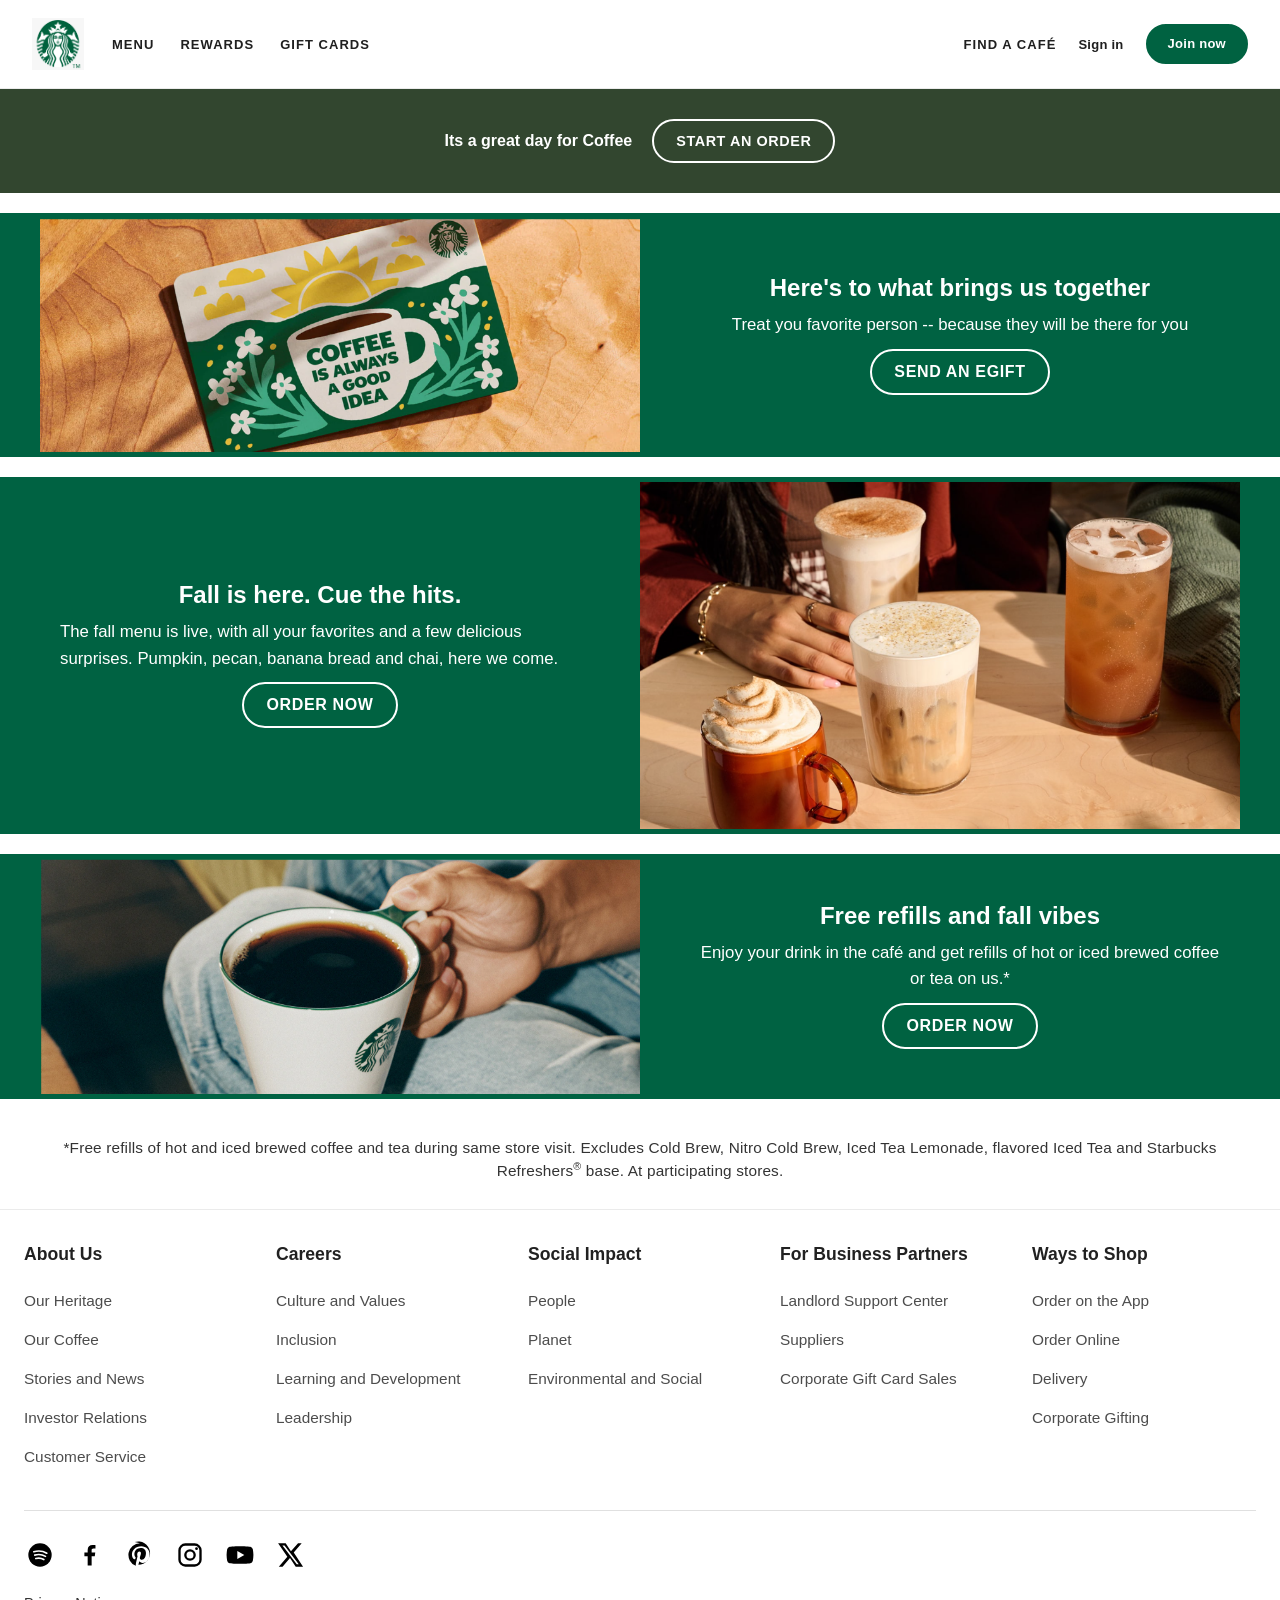
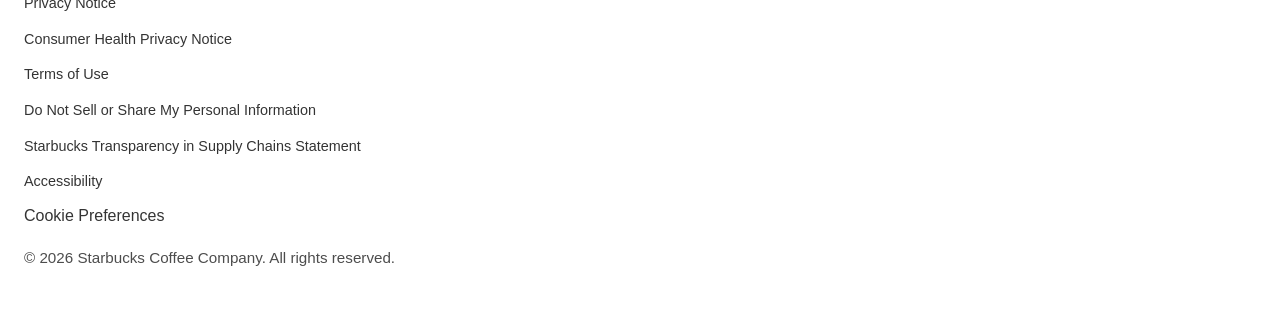
==== index.html @ 74c5b433 "created a clone of starbucks home page" ====
<!doctype html>
<html lang="en">
  <head>
    <meta charset="UTF-8" />
    <meta name="viewport" content="width=device-width, initial-scale=1.0" />
    <title>Starbucks Clone Header</title>
    <link rel="stylesheet" href="index.css" />
  </head>
  <body>
    <header class="header">
      <div class="header-container">
        <div class="brand-nav">
          <a href="#" class="brand" aria-label="Starbucks home">
            <img src="Starbucks_logo.png" alt="Starbucks logo" />
          </a>

          <nav aria-label="Main navigation" class="desktop-nav">
            <ul class="main-nav">
              <li><a href="#menu">Menu</a></li>
              <li><a href="#rewards">Rewards</a></li>
              <li><a href="#gift-cards">Gift Cards</a></li>
            </ul>
          </nav>
        </div>

        <nav
          aria-label="Utility navigation"
          class="desktop-nav utility-nav-wrap"
        >
          <ul class="utility-nav">
            <li><a href="#find-cafe" class="find-cafe">Find a café</a></li>
            <li><a href="#sign-in" class="sign-in">Sign in</a></li>
            <li><a href="#join" class="join-btn">Join now</a></li>
          </ul>
        </nav>

        <button
          class="menu-toggle"
          aria-label="Toggle navigation"
          aria-expanded="false"
        >
          <span></span>
          <span></span>
          <span></span>
        </button>
      </div>

      <div class="mobile-panel" id="mobilePanel">
        <nav aria-label="Mobile navigation" class="mobile-nav">
          <ul>
            <li><a href="#menu">Menu</a></li>
            <li><a href="#rewards">Rewards</a></li>
            <li><a href="#gift-cards">Gift Cards</a></li>
            <li><a href="#find-cafe">Find a café</a></li>
            <li><a href="#sign-in">Sign in</a></li>
            <li><a href="#join" class="mobile-join">Join now</a></li>
          </ul>
        </nav>
      </div>
    </header>
    <section class="intro" aria-label="Introduction">
      <div class="intro-inner">
        <p>Its a great day for Coffee</p>
        <a href="#MENU">START AN ORDER</a>
      </div>
    </section>
    <section class="egift">
      <div class="egift-inner">
        <img src="Egift.png" alt="Starbucks gift card" />
        <div>
          <h3>Here's to what brings us together</h3>
          <p>Treat you favorite person -- because they will be there for you</p>
          <a href="#egift">Send an eGift</a>
        </div>
      </div>
    </section>

    <section class="order-now">
      <div class="order-now-inner">
        <div>
          <h3>Fall is here. Cue the hits.</h3>
          <p>
            The fall menu is live, with all your favorites and a few delicious
            surprises. Pumpkin, pecan, banana bread and chai, here we come.
          </p>
          <a href="#order">Order now</a>
        </div>
        <img src="ordernow.png" alt="Fall drinks on a table" />
      </div>
    </section>

    <section class="refill">
      <div class="refill-inner">
        <img src="ordernow-2.png" alt="Coffee refill scene" />
        <div>
          <h3>Free refills and fall vibes</h3>
          <p>
            Enjoy your drink in the café and get refills of hot or iced brewed
            coffee or tea on us.*
          </p>
          <a href="#order">Order now</a>
        </div>
      </div>
    </section>
    <section class="disclaimer">
      <p>
        *Free refills of hot and iced brewed coffee and tea during same store
        visit. Excludes Cold Brew, Nitro Cold Brew, Iced Tea Lemonade, flavored
        Iced Tea and Starbucks Refreshers<span class="reg">®</span> base. At
        participating stores.
      </p>
    </section>

    <footer class="site-footer">
      <div class="footer-inner">
        <div class="footer-columns">
          <div class="footer-column">
            <h4>
              <button
                class="footer-toggle"
                type="button"
                aria-expanded="true"
                aria-controls="footer-about-links"
              >
                About Us<span class="footer-chevron" aria-hidden="true"></span>
              </button>
            </h4>
            <ul id="footer-about-links">
              <li><a href="#">Our Heritage</a></li>
              <li><a href="#">Our Coffee</a></li>
              <li><a href="#">Stories and News</a></li>
              <li><a href="#">Investor Relations</a></li>
              <li><a href="#">Customer Service</a></li>
            </ul>
          </div>

          <div class="footer-column">
            <h4>
              <button
                class="footer-toggle"
                type="button"
                aria-expanded="true"
                aria-controls="footer-careers-links"
              >
                Careers<span class="footer-chevron" aria-hidden="true"></span>
              </button>
            </h4>
            <ul id="footer-careers-links">
              <li><a href="#">Culture and Values</a></li>
              <li><a href="#">Inclusion</a></li>
              <li><a href="#">Learning and Development</a></li>
              <li><a href="#">Leadership</a></li>
            </ul>
          </div>

          <div class="footer-column">
            <h4>
              <button
                class="footer-toggle"
                type="button"
                aria-expanded="true"
                aria-controls="footer-impact-links"
              >
                Social Impact<span
                  class="footer-chevron"
                  aria-hidden="true"
                ></span>
              </button>
            </h4>
            <ul id="footer-impact-links">
              <li><a href="#">People</a></li>
              <li><a href="#">Planet</a></li>
              <li><a href="#">Environmental and Social</a></li>
            </ul>
          </div>

          <div class="footer-column">
            <h4>
              <button
                class="footer-toggle"
                type="button"
                aria-expanded="true"
                aria-controls="footer-partners-links"
              >
                For Business Partners<span
                  class="footer-chevron"
                  aria-hidden="true"
                ></span>
              </button>
            </h4>
            <ul id="footer-partners-links">
              <li><a href="#">Landlord Support Center</a></li>
              <li><a href="#">Suppliers</a></li>
              <li><a href="#">Corporate Gift Card Sales</a></li>
            </ul>
          </div>

          <div class="footer-column">
            <h4>
              <button
                class="footer-toggle"
                type="button"
                aria-expanded="true"
                aria-controls="footer-shopping-links"
              >
                Ways to Shop<span
                  class="footer-chevron"
                  aria-hidden="true"
                ></span>
              </button>
            </h4>
            <ul id="footer-shopping-links">
              <li><a href="#">Order on the App</a></li>
              <li><a href="#">Order Online</a></li>
              <li><a href="#">Delivery</a></li>
              <li><a href="#">Corporate Gifting</a></li>
            </ul>
          </div>
        </div>

        <div class="footer-divider"></div>

        <div class="social-links" aria-label="Social media links">
          <a
            href="https://open.spotify.com/user/starbucks"
            aria-label="Spotify"
          >
            <svg viewBox="0 0 24 24" aria-hidden="true" focusable="false">
              <circle cx="12" cy="12" r="10" fill="currentColor" />
              <path
                d="M6.7 9.2c3.7-1.1 7.9-.7 11.1 1.3M7.5 12.1c3.1-.9 6.5-.5 9.2 1.1m-8.3 1.8c2.4-.6 4.9-.3 6.9.9"
                fill="none"
                stroke="#fff"
                stroke-linecap="round"
                stroke-width="1.4"
              />
            </svg>
          </a>
          <a href="https://facebook.com/starbucks" aria-label="Facebook">
            <svg viewBox="0 0 24 24" aria-hidden="true" focusable="false">
              <path
                fill="currentColor"
                d="M13.4 21v-8h2.7l.4-3.1h-3.1v-2c0-.9.3-1.5 1.6-1.5h1.7V3.6c-.3 0-1.3-.1-2.5-.1-2.5 0-4.2 1.5-4.2 4.3v2.1H7.2V13H10v8h3.4Z"
              />
            </svg>
          </a>
          <a href="https://www.pinterest.com/starbucks/" aria-label="Pinterest">
            <svg viewBox="0 0 24 24" aria-hidden="true" focusable="false">
              <path
                fill="currentColor"
                d="M12 2a10 10 0 0 0-3.6 19.3c0-.8 0-1.8.2-2.7l1.3-5.6s-.3-.6-.3-1.5c0-1.4.8-2.5 1.9-2.5.9 0 1.3.7 1.3 1.5 0 .9-.6 2.3-.9 3.6-.3 1.1.6 2 1.7 2 2.1 0 3.5-2.7 3.5-5.8 0-2.4-1.6-4.2-4.5-4.2-3.3 0-5.4 2.5-5.4 5.2 0 .9.3 1.9.8 2.4.2.3.3.4.2.7l-.3 1c-.1.3-.3.4-.6.3-1.5-.6-2.2-2.3-2.2-4.2 0-3.1 2.7-6.9 8-6.9 4.3 0 7.1 3.1 7.1 6.5 0 4.4-2.4 7.7-6 7.7-1.2 0-2.4-.7-2.8-1.4l-.8 3a10 10 0 1 0-3.1-19.5Z"
              />
            </svg>
          </a>
          <a href="https://instagram.com/starbucks" aria-label="Instagram">
            <svg viewBox="0 0 24 24" aria-hidden="true" focusable="false">
              <rect
                x="3"
                y="3"
                width="18"
                height="18"
                rx="5"
                fill="none"
                stroke="currentColor"
                stroke-width="2"
              />
              <circle
                cx="12"
                cy="12"
                r="4"
                fill="none"
                stroke="currentColor"
                stroke-width="2"
              />
              <circle cx="17.6" cy="6.6" r="1.2" fill="currentColor" />
            </svg>
          </a>
          <a href="https://www.youtube.com/starbucks" aria-label="YouTube">
            <svg viewBox="0 0 24 24" aria-hidden="true" focusable="false">
              <path
                fill="currentColor"
                d="M23 7.1a3 3 0 0 0-2.1-2.2C19 4.4 12 4.4 12 4.4s-7 0-8.9.5A3 3 0 0 0 1 7.1 31 31 0 0 0 .5 12a31 31 0 0 0 .5 4.9 3 3 0 0 0 2.1 2.2c1.9.5 8.9.5 8.9.5s7 0 8.9-.5a3 3 0 0 0 2.1-2.2 31 31 0 0 0 .5-4.9 31 31 0 0 0-.5-4.9ZM9.7 15.5v-7l6 3.5-6 3.5Z"
              />
            </svg>
          </a>
          <a href="https://x.com/starbucks/" aria-label="X">
            <svg viewBox="0 0 24 24" aria-hidden="true" focusable="false">
              <path
                fill="currentColor"
                d="M18.9 2H22l-6.8 7.8L23.2 22h-6.3L12 14.6 5.6 22H2.4l7.3-8.4L1.8 2h6.5l4.5 6.8L18.9 2Zm-1.1 18h1.7L7.3 3.9H5.5L17.8 20Z"
              />
            </svg>
          </a>
        </div>

        <ul class="legal-links">
          <li><a href="#">Privacy Notice</a></li>
          <li><a href="#">Consumer Health Privacy Notice</a></li>
          <li><a href="#">Terms of Use</a></li>
          <li><a href="#">Do Not Sell or Share My Personal Information</a></li>
          <li>
            <a href="#">Starbucks Transparency in Supply Chains Statement</a>
          </li>
          <li><a href="#">Accessibility</a></li>
          <li><button type="button">Cookie Preferences</button></li>
        </ul>

        <p class="copyright">
          © 2026 Starbucks Coffee Company. All rights reserved.
        </p>
      </div>
    </footer>
  </body>
</html>
---- index.css ----
:root {
  --starbucks-green: #006241;
  --starbucks-dark: #1e3932;
  --starbucks-light: #f7f7f7;
  --text-main: #1f1f1f;
  --text-soft: #4a4a4a;
  --line: rgba(0, 0, 0, 0.08);
}

* {
  box-sizing: border-box;
  margin: 0;
  padding: 0;
}

body {
  font-family: "Segoe UI", Helvetica, Arial, sans-serif;
  background: #fff;
  color: var(--text-main);
}

.header {
  background: #fff;
  border-bottom: 1px solid var(--line);
  box-shadow: 0 1px 0 rgba(0, 0, 0, 0.03);
}

.header-container {
  max-width: 1280px;
  margin: 0 auto;
  padding: 18px 32px;
  display: flex;
  align-items: center;
  justify-content: space-between;
  gap: 24px;
  position: relative;
}

.brand-nav {
  display: flex;
  align-items: center;
  gap: 28px;
  min-width: 0;
}

.brand {
  display: inline-flex;
  align-items: center;
  justify-content: center;
}

.brand img {
  display: block;
  width: 52px;
  height: 52px;
}

.desktop-nav {
  display: block;
}

.main-nav,
.utility-nav {
  display: flex;
  align-items: center;
  list-style: none;
  flex-wrap: nowrap;
  white-space: nowrap;
}

.main-nav {
  gap: 26px;
}

.utility-nav {
  margin-left: auto;
  gap: 22px;
}

.header a {
  position: relative;
  display: inline-flex;
  align-items: center;
  gap: 8px;
  color: var(--text-main);
  text-decoration: none;
  font-size: 13px;
  font-weight: 700;
  letter-spacing: 0.08em;
  text-transform: uppercase;
  line-height: 1.2;
  transition: color 0.2s ease;
}

.header a:hover {
  color: var(--starbucks-green);
}

.main-nav a::after,
.utility-nav a::after {
  content: "";
  position: absolute;
  left: 0;
  bottom: -10px;
  width: 100%;
  height: 3px;
  background: var(--starbucks-green);
  transform: scaleX(0);
  transform-origin: left;
  transition: transform 0.2s ease;
}

.main-nav a:hover::after,
.utility-nav a:hover::after {
  transform: scaleX(1);
}

.utility-nav .find-cafe {
  letter-spacing: 0.08em;
}

.utility-nav .sign-in {
  font-weight: 600;
  letter-spacing: 0.02em;
  text-transform: none;
}

.join-btn {
  background: var(--starbucks-green);
  color: #fff !important;
  border-radius: 999px;
  padding: 10px 20px;
  border: 2px solid var(--starbucks-green);
  letter-spacing: 0.02em !important;
  text-transform: none !important;
  font-weight: 600 !important;
}

.join-btn:hover {
  background: #005b3d;
  border-color: #005b3d;
  color: #fff !important;
}

.join-btn::after {
  display: none;
}

.menu-toggle {
  display: none;
  width: 44px;
  height: 44px;
  border: none;
  background: transparent;
  cursor: pointer;
  padding: 8px;
  position: relative;
  z-index: 10;
}

.menu-toggle span {
  display: block;
  width: 24px;
  height: 2px;
  background: #000;
  border-radius: 2px;
  margin: 5px auto;
  transition: all 0.3s ease;
}

.menu-toggle.active span:nth-child(1) {
  transform: translateY(7px) rotate(45deg);
}

.menu-toggle.active span:nth-child(2) {
  opacity: 0;
}

.menu-toggle.active span:nth-child(3) {
  transform: translateY(-7px) rotate(-45deg);
}

.mobile-panel {
  display: none;
  width: 100%;
  background: #fff;
  border-top: 1px solid var(--line);
  padding: 20px 24px 28px;
}

.mobile-nav ul {
  list-style: none;
  display: flex;
  flex-direction: column;
  gap: 18px;
}

.mobile-nav a {
  text-decoration: none;
  color: var(--text-main);
  font-size: 18px;
  font-weight: 600;
  letter-spacing: 0.02em;
  text-transform: uppercase;
}

.mobile-join {
  display: inline-block;
  margin-top: 6px;
  background: var(--starbucks-green);
  color: #fff !important;
  padding: 12px 18px;
  border-radius: 999px;
  text-transform: none !important;
}

@media (max-width: 980px) {
  .header-container {
    padding: 16px 20px;
    gap: 12px;
  }

  .brand-nav {
    gap: 18px;
  }

  .main-nav {
    gap: 16px;
  }

  .utility-nav {
    gap: 14px;
  }

  .header a {
    font-size: 11px;
    letter-spacing: 0.06em;
  }
}

@media (max-width: 760px) {
  .desktop-nav {
    display: none;
  }

  .menu-toggle {
    display: block;
  }

  .header-container {
    justify-content: space-between;
    padding: 14px 20px;
  }

  .brand-nav {
    flex: 1 1 auto;
    min-width: 0;
  }

  .mobile-panel.open {
    display: block;
  }
}

.intro {
  background-color: #32462f;
  width: 100%;
  padding: 30px 20px;
  overflow: hidden;
}

.intro-inner {
  max-width: 100%;
  margin: 0 auto;
  display: flex;
  align-items: center;
  justify-content: center;
  flex-wrap: wrap;
  gap: 20px;
  text-align: center;
}

.intro p {
  color: #fff;
  margin: 0;
  font-size: clamp(0.3rem, 3vw, 1rem);
  font-weight: 600;
  line-height: 1.3;
  overflow-wrap: anywhere;
}

.intro a {
  display: inline-flex;
  align-items: center;
  justify-content: center;
  text-decoration: none;
  color: #fff;
  border: 2px solid #fff;
  padding: 12px 22px;
  border-radius: 999px;
  font-size: 0.9rem;
  font-weight: 600;
  letter-spacing: 0.04em;
  transition:
    background-color 0.2s ease,
    transform 0.2s ease;
  white-space: nowrap;
}

.intro a:hover {
  background-color: rgb(3, 103, 3);
}

.intro a:focus-visible {
  outline: 2px solid #fff;
  outline-offset: 4px;
}

@media (max-width: 768px) {
  .intro {
    padding: 24px 16px;
  }

  .intro-inner {
    gap: 14px;
  }

  .intro p {
    font-size: clamp(0.3rem, 3vw, 1rem);
  }

  .intro a {
    width: auto;
    padding: 11px 18px;
    font-size: 0.8rem;
  }
}

@media (max-width: 480px) {
  .intro {
    padding: 20px 14px;
  }

  .intro-inner {
    gap: 12px;
  }

  .intro p {
    width: 100%;
  }

  .intro a {
    width: 100%;
    max-width: 220px;
  }
}

.egift,
.order-now,
.refill {
  width: 100%;
  padding: 5px 0px;
  background: #006242;
  margin: 20px 0px;
}

.egift-inner,
.order-now-inner,
.refill-inner {
  max-width: 1200px;
  margin: 0 auto;
  display: flex;
  align-items: center;
  justify-content: center;
  gap: 40px;
}

.egift-inner img,
.order-now-inner img,
.refill-inner img {
  flex: 1 1 50%;
  max-width: 50%;
  display: block;
  object-fit: cover;
  object-position: center;
}

.egift-inner > div,
.order-now-inner > div,
.refill-inner > div {
  flex: 1 1 50%;
  display: flex;
  flex-direction: column;
  justify-content: center;
  align-items: center;
  gap: 10px;
}

.egift-inner h3,
.order-now-inner h3,
.refill-inner h3 {
  margin: 0;
  font-size: clamp(1.5rem, 1vw, 1.5rem);
  line-height: 1.1;
  color: #ffffff;
  font-weight: 700;
}

.egift-inner p,
.order-now-inner p,
.refill-inner p {
  margin: 0;
  color: #ffffff;
  font-size: 1.05rem;
  line-height: 1.6;
  max-width: 520px;
}

.egift-inner a,
.order-now-inner a,
.refill-inner a {
  display: inline-flex;
  align-items: center;
  justify-content: center;
  padding: 12px 22px;
  border: 2px solid white;
  border-radius: 999px;
  background: var(--starbucks-green);
  color: #fff;
  text-decoration: none;
  font-weight: 700;
  letter-spacing: 0.04em;
  text-transform: uppercase;
  transition:
    background-color 0.2s ease,
    transform 0.2s ease;
}

.egift-inner a:hover,
.order-now-inner a:hover,
.refill-inner a:hover {
  background: #005b3d;
}

.order-now {
  padding: 5px 0;
}

.refill-inner img {
  flex: 1 1 50%;
  max-width: 50%;
  display: block;
  object-fit: cover;
  object-position: center;
}

.refill-inner > div {
  align-items: center;
  text-align: center;
}

@media (max-width: 768px) {
  .egift,
  .order-now,
  .refill {
    padding: 30px 16px;
  }

  .egift-inner,
  .order-now-inner,
  .refill-inner {
    flex-direction: column;
    gap: 24px;
  }

  .egift-inner img,
  .egift-inner > div,
  .order-now-inner img,
  .order-now-inner > div,
  .refill-inner img,
  .refill-inner > div {
    flex: 1 1 100%;
    max-width: 100%;
    width: 100%;
  }

  .egift-inner img,
  .order-now-inner img,
  .refill-inner img {
    height: 300px;
    order: 1;
  }

  .egift-inner > div,
  .order-now-inner > div,
  .refill-inner > div {
    order: 2;
    align-items: center;
    text-align: center;
  }

  .egift-inner h3,
  .order-now-inner h3,
  .refill-inner h3 {
    font-size: clamp(1.8rem, 5vw, 2.5rem);
  }

  .egift-inner p,
  .order-now-inner p,
  .refill-inner p {
    font-size: 1rem;
  }
}

@media (max-width: 480px) {
  .egift,
  .order-now,
  .refill {
    padding: 24px 14px;
  }

  .egift-inner,
  .order-now-inner,
  .refill-inner {
    gap: 18px;
  }

  .egift-inner a,
  .order-now-inner a,
  .refill-inner a {
    width: 100%;
    max-width: 220px;
  }
}

.disclaimer {
  display: flex;
  align-items: center;
  justify-content: center;
  padding: 18px 24px 28px;
  background: #fff;
}

.disclaimer p {
  max-width: 1500px;
  margin: 0;
  color: rgba(0, 0, 0, 0.8);
  font-size: 0.96rem;
  line-height: 1.42;
  letter-spacing: 0.01em;
  text-align: center;
  font-weight: 400;
}

.disclaimer p .reg {
  font-size: 0.7em;
  vertical-align: super;
}

@media (max-width: 768px) {
  .disclaimer {
    padding: 18px 16px 24px;
  }

  .disclaimer p {
    font-size: 0.88rem;
    line-height: 1.45;
  }
}

@media (max-width: 480px) {
  .disclaimer {
    padding: 16px 14px 20px;
  }

  .disclaimer p {
    font-size: 0.8rem;
    line-height: 1.45;
  }
}

.site-footer {
  background: #fff;
  border-top: 1px solid rgba(0, 0, 0, 0.08);
  padding: 32px 0 40px;
}

.footer-inner {
  max-width: 1280px;
  margin: 0 auto;
  padding: 0 24px;
}

.footer-columns {
  display: grid;
  grid-template-columns: repeat(5, minmax(160px, 1fr));
  gap: 28px;
}

.footer-column h4 {
  margin: 0 0 22px;
  color: rgba(0, 0, 0, 0.87);
  font-size: 1.1rem;
  font-weight: 700;
  line-height: 1.4;
}

.footer-toggle {
  display: flex;
  align-items: center;
  justify-content: space-between;
  width: 100%;
  padding: 0;
  border: 0;
  background: transparent;
  color: inherit;
  font: inherit;
  text-align: left;
}

.footer-chevron {
  display: none;
}

.footer-column ul {
  list-style: none;
  padding: 0;
  margin: 0;
}

.footer-column li {
  margin-bottom: 16px;
}

.footer-column a,
.legal-links a,
.social-links a {
  color: rgba(0, 0, 0, 0.7);
  text-decoration: none;
  font-size: 0.96rem;
  line-height: 1.5;
  transition: color 0.2s ease;
}

.footer-column a:hover,
.legal-links a:hover,
.social-links a:hover {
  color: var(--starbucks-green);
}

.footer-divider {
  height: 1px;
  background: rgba(0, 0, 0, 0.12);
  margin: 26px 0 28px;
}

.social-links {
  display: flex;
  align-items: center;
  gap: 18px;
  margin-bottom: 22px;
  flex-wrap: wrap;
}

.social-links a {
  display: inline-flex;
  align-items: center;
  justify-content: center;
  width: 32px;
  height: 32px;
  color: #000;
}

.social-links a:hover {
  color: var(--starbucks-green);
}

.social-links svg {
  display: block;
  width: 28px;
  height: 28px;
}

.legal-links {
  list-style: none;
  display: flex;
  flex-direction: column;
  gap: 14px 18px;
  padding: 0;
  margin: 0 0 22px;
}

.legal-links a,
.legal-links button {
  color: rgba(0, 0, 0, 0.8);
  font-size: 0.9rem;
  text-decoration: none;
  background: none;
  border: none;
  padding: 0;
  cursor: pointer;
}

.legal-links button {
  font: inherit;
}

.copyright {
  margin: 0;
  color: rgba(0, 0, 0, 0.7);
  font-size: 0.95rem;
  line-height: 1.5;
}

@media (max-width: 980px) {
  .footer-columns {
    grid-template-columns: repeat(2, minmax(180px, 1fr));
  }
}

@media (max-width: 768px) {
  .site-footer {
    padding-top: 24px;
  }

  .footer-inner {
    padding: 0 16px;
  }

  .footer-columns {
    grid-template-columns: 1fr;
    gap: 0;
  }

  .footer-column h4 {
    margin: 0;
  }

  .footer-toggle {
    min-height: 58px;
    padding: 14px 0;
    border-bottom: 1px solid rgba(0, 0, 0, 0.12);
    cursor: pointer;
    font-size: 1.15rem;
    font-weight: 400;
  }

  .footer-chevron {
    display: block;
    width: 10px;
    height: 10px;
    margin: -5px 4px 0 16px;
    border-right: 1.5px solid currentColor;
    border-bottom: 1.5px solid currentColor;
    transform: rotate(45deg);
    transition: transform 0.18s ease;
  }

  .footer-column.is-expanded .footer-chevron {
    margin-top: 5px;
    transform: rotate(225deg);
  }

  .footer-column:not(.is-expanded) ul {
    display: none;
  }

  .footer-column.is-expanded ul {
    padding: 0 0 8px;
  }

  .footer-column li {
    margin-bottom: 12px;
  }

  .social-links {
    gap: 12px;
  }

  .legal-links {
    gap: 10px 14px;
  }
}

@media (max-width: 480px) {
  .social-links {
    gap: 10px;
  }

  .social-links a {
    width: 32px;
    height: 32px;
  }

  .social-links svg {
    width: 26px;
    height: 26px;
  }

  .legal-links a,
  .legal-links button {
    font-size: 0.82rem;
  }

  .copyright {
    font-size: 0.82rem;
  }
}
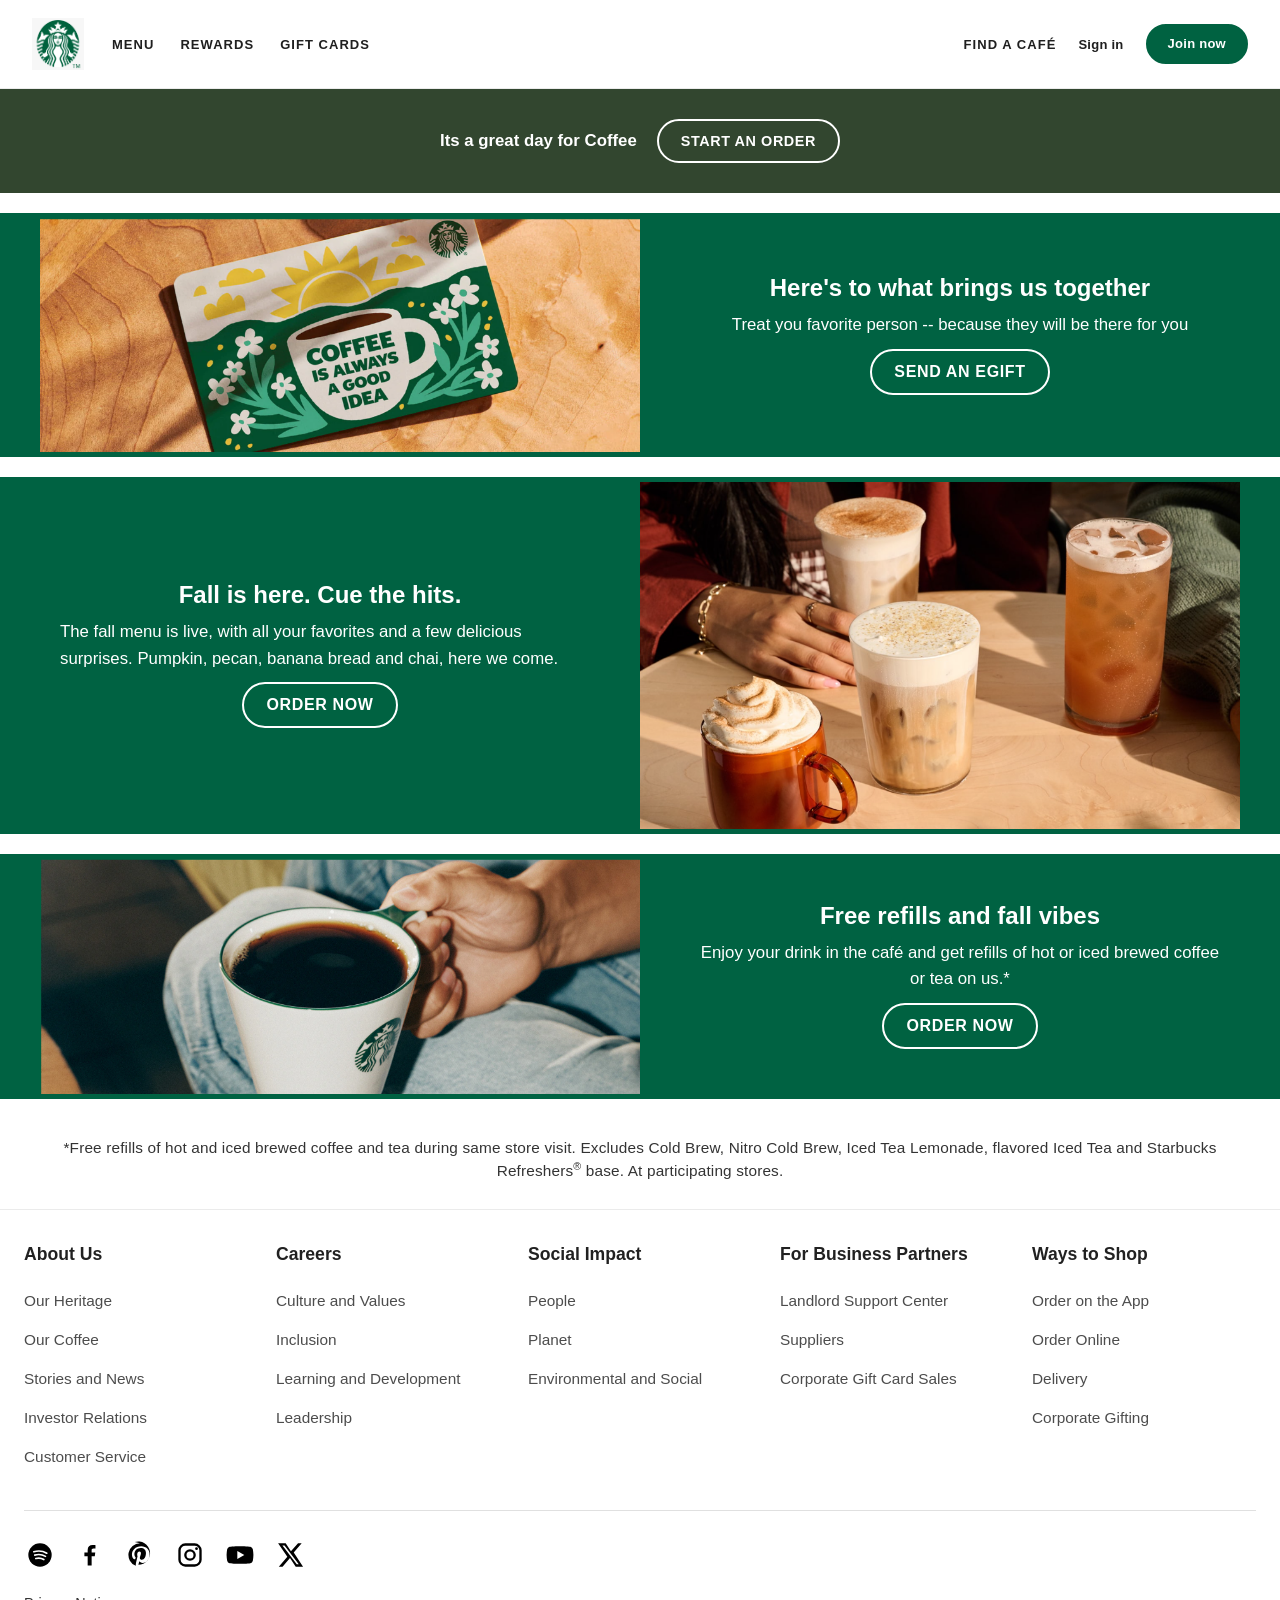
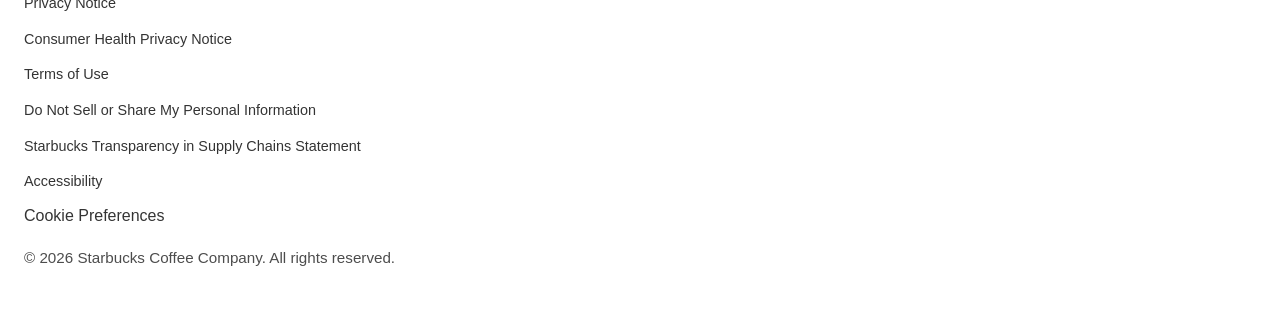
==== commit 7ee407ca: "Added some changes" ====
--- a/index.html
+++ b/index.html
@@ -3,10 +3,11 @@
   <head>
     <meta charset="UTF-8" />
     <meta name="viewport" content="width=device-width, initial-scale=1.0" />
-    <title>Starbucks Clone Header</title>
+    <title>Starbucks Homepage Clone</title>
     <link rel="stylesheet" href="index.css" />
   </head>
   <body>
+    <a class="skip-link" href="#main-content">Skip to content</a>
     <header class="header">
       <div class="header-container">
         <div class="brand-nav">
@@ -37,6 +38,7 @@
         <button
           class="menu-toggle"
           aria-label="Toggle navigation"
+          aria-controls="mobilePanel"
           aria-expanded="false"
         >
           <span></span>
@@ -58,64 +60,69 @@
         </nav>
       </div>
     </header>
-    <section class="intro" aria-label="Introduction">
-      <div class="intro-inner">
-        <p>Its a great day for Coffee</p>
-        <a href="#MENU">START AN ORDER</a>
-      </div>
-    </section>
-    <section class="egift">
-      <div class="egift-inner">
-        <img src="Egift.png" alt="Starbucks gift card" />
-        <div>
-          <h3>Here's to what brings us together</h3>
-          <p>Treat you favorite person -- because they will be there for you</p>
-          <a href="#egift">Send an eGift</a>
-        </div>
-      </div>
-    </section>
-
-    <section class="order-now">
-      <div class="order-now-inner">
-        <div>
-          <h3>Fall is here. Cue the hits.</h3>
-          <p>
-            The fall menu is live, with all your favorites and a few delicious
-            surprises. Pumpkin, pecan, banana bread and chai, here we come.
-          </p>
-          <a href="#order">Order now</a>
-        </div>
-        <img src="ordernow.png" alt="Fall drinks on a table" />
-      </div>
-    </section>
-
-    <section class="refill">
-      <div class="refill-inner">
-        <img src="ordernow-2.png" alt="Coffee refill scene" />
-        <div>
-          <h3>Free refills and fall vibes</h3>
-          <p>
-            Enjoy your drink in the café and get refills of hot or iced brewed
-            coffee or tea on us.*
-          </p>
-          <a href="#order">Order now</a>
-        </div>
-      </div>
-    </section>
-    <section class="disclaimer">
-      <p>
-        *Free refills of hot and iced brewed coffee and tea during same store
-        visit. Excludes Cold Brew, Nitro Cold Brew, Iced Tea Lemonade, flavored
-        Iced Tea and Starbucks Refreshers<span class="reg">®</span> base. At
-        participating stores.
-      </p>
-    </section>
+
+    <main id="main-content">
+      <section class="intro" aria-label="Introduction">
+        <div class="intro-inner">
+          <h1>Its a great day for Coffee</h1>
+          <a href="#MENU">START AN ORDER</a>
+        </div>
+      </section>
+      <section class="egift">
+        <div class="egift-inner">
+          <img src="Egift.png" alt="Starbucks gift card" />
+          <div>
+            <h2>Here's to what brings us together</h2>
+            <p>
+              Treat you favorite person -- because they will be there for you
+            </p>
+            <a href="#egift">Send an eGift</a>
+          </div>
+        </div>
+      </section>
+
+      <section class="order-now">
+        <div class="order-now-inner">
+          <div>
+            <h2>Fall is here. Cue the hits.</h2>
+            <p>
+              The fall menu is live, with all your favorites and a few delicious
+              surprises. Pumpkin, pecan, banana bread and chai, here we come.
+            </p>
+            <a href="#order">Order now</a>
+          </div>
+          <img src="ordernow.png" alt="Fall drinks on a table" />
+        </div>
+      </section>
+
+      <section class="refill">
+        <div class="refill-inner">
+          <img src="ordernow-2.png" alt="Coffee refill scene" />
+          <div>
+            <h2>Free refills and fall vibes</h2>
+            <p>
+              Enjoy your drink in the café and get refills of hot or iced brewed
+              coffee or tea on us.*
+            </p>
+            <a href="#order">Order now</a>
+          </div>
+        </div>
+      </section>
+      <section class="disclaimer">
+        <p>
+          *Free refills of hot and iced brewed coffee and tea during same store
+          visit. Excludes Cold Brew, Nitro Cold Brew, Iced Tea Lemonade,
+          flavored Iced Tea and Starbucks Refreshers<span class="reg">®</span>
+          base. At participating stores.
+        </p>
+      </section>
+    </main>
 
     <footer class="site-footer">
       <div class="footer-inner">
         <div class="footer-columns">
           <div class="footer-column">
-            <h4>
+            <h2>
               <button
                 class="footer-toggle"
                 type="button"
@@ -124,7 +131,7 @@
               >
                 About Us<span class="footer-chevron" aria-hidden="true"></span>
               </button>
-            </h4>
+            </h2>
             <ul id="footer-about-links">
               <li><a href="#">Our Heritage</a></li>
               <li><a href="#">Our Coffee</a></li>
@@ -135,7 +142,7 @@
           </div>
 
           <div class="footer-column">
-            <h4>
+            <h2>
               <button
                 class="footer-toggle"
                 type="button"
@@ -144,7 +151,7 @@
               >
                 Careers<span class="footer-chevron" aria-hidden="true"></span>
               </button>
-            </h4>
+            </h2>
             <ul id="footer-careers-links">
               <li><a href="#">Culture and Values</a></li>
               <li><a href="#">Inclusion</a></li>
@@ -154,7 +161,7 @@
           </div>
 
           <div class="footer-column">
-            <h4>
+            <h2>
               <button
                 class="footer-toggle"
                 type="button"
@@ -166,7 +173,7 @@
                   aria-hidden="true"
                 ></span>
               </button>
-            </h4>
+            </h2>
             <ul id="footer-impact-links">
               <li><a href="#">People</a></li>
               <li><a href="#">Planet</a></li>
@@ -175,7 +182,7 @@
           </div>
 
           <div class="footer-column">
-            <h4>
+            <h2>
               <button
                 class="footer-toggle"
                 type="button"
@@ -187,7 +194,7 @@
                   aria-hidden="true"
                 ></span>
               </button>
-            </h4>
+            </h2>
             <ul id="footer-partners-links">
               <li><a href="#">Landlord Support Center</a></li>
               <li><a href="#">Suppliers</a></li>
@@ -196,7 +203,7 @@
           </div>
 
           <div class="footer-column">
-            <h4>
+            <h2>
               <button
                 class="footer-toggle"
                 type="button"
@@ -208,7 +215,7 @@
                   aria-hidden="true"
                 ></span>
               </button>
-            </h4>
+            </h2>
             <ul id="footer-shopping-links">
               <li><a href="#">Order on the App</a></li>
               <li><a href="#">Order Online</a></li>
@@ -220,7 +227,7 @@
 
         <div class="footer-divider"></div>
 
-        <div class="social-links" aria-label="Social media links">
+        <nav class="social-links" aria-label="Social media">
           <a
             href="https://open.spotify.com/user/starbucks"
             aria-label="Spotify"
@@ -291,7 +298,7 @@
               />
             </svg>
           </a>
-        </div>
+        </nav>
 
         <ul class="legal-links">
           <li><a href="#">Privacy Notice</a></li>
@@ -310,5 +317,6 @@
         </p>
       </div>
     </footer>
+    <script src="index.js"></script>
   </body>
 </html>
--- a/index.css
+++ b/index.css
@@ -17,6 +17,28 @@
   font-family: "Segoe UI", Helvetica, Arial, sans-serif;
   background: #fff;
   color: var(--text-main);
+}
+
+.skip-link {
+  position: absolute;
+  top: 0;
+  left: 16px;
+  z-index: 100;
+  padding: 12px 16px;
+  transform: translateY(-150%);
+  background: var(--starbucks-dark);
+  color: #fff;
+  text-decoration: none;
+}
+
+.skip-link:focus {
+  transform: translateY(0);
+}
+
+a:focus-visible,
+button:focus-visible {
+  outline: 3px solid var(--starbucks-green);
+  outline-offset: 3px;
 }
 
 .header {
@@ -238,7 +260,7 @@
   }
 }
 
-@media (max-width: 760px) {
+@media (max-width: 768px) {
   .desktop-nav {
     display: none;
   }
@@ -266,7 +288,6 @@
   background-color: #32462f;
   width: 100%;
   padding: 30px 20px;
-  overflow: hidden;
 }
 
 .intro-inner {
@@ -280,13 +301,13 @@
   text-align: center;
 }
 
-.intro p {
+.intro h1 {
   color: #fff;
   margin: 0;
-  font-size: clamp(0.3rem, 3vw, 1rem);
+  font-size: 1.05rem;
   font-weight: 600;
   line-height: 1.3;
-  overflow-wrap: anywhere;
+  text-align: center;
 }
 
 .intro a {
@@ -325,14 +346,10 @@
     gap: 14px;
   }
 
-  .intro p {
-    font-size: clamp(0.3rem, 3vw, 1rem);
-  }
-
   .intro a {
     width: auto;
     padding: 11px 18px;
-    font-size: 0.8rem;
+    font-size: 0.9rem;
   }
 }
 
@@ -345,7 +362,7 @@
     gap: 12px;
   }
 
-  .intro p {
+  .intro h1 {
     width: 100%;
   }
 
@@ -359,9 +376,9 @@
 .order-now,
 .refill {
   width: 100%;
-  padding: 5px 0px;
+  padding: 5px 0;
   background: #006242;
-  margin: 20px 0px;
+  margin: 20px 0;
 }
 
 .egift-inner,
@@ -396,11 +413,11 @@
   gap: 10px;
 }
 
-.egift-inner h3,
-.order-now-inner h3,
-.refill-inner h3 {
+.egift-inner h2,
+.order-now-inner h2,
+.refill-inner h2 {
   margin: 0;
-  font-size: clamp(1.5rem, 1vw, 1.5rem);
+  font-size: 1.5rem;
   line-height: 1.1;
   color: #ffffff;
   font-weight: 700;
@@ -442,20 +459,13 @@
   background: #005b3d;
 }
 
-.order-now {
-  padding: 5px 0;
-}
-
-.refill-inner img {
-  flex: 1 1 50%;
-  max-width: 50%;
-  display: block;
-  object-fit: cover;
-  object-position: center;
+.egift-inner a:focus-visible,
+.order-now-inner a:focus-visible,
+.refill-inner a:focus-visible {
+  outline-color: #fff;
 }
 
 .refill-inner > div {
-  align-items: center;
   text-align: center;
 }
 
@@ -474,12 +484,11 @@
   }
 
   .egift-inner img,
+  .order-now-inner img,
+  .refill-inner img,
   .egift-inner > div,
-  .order-now-inner img,
   .order-now-inner > div,
-  .refill-inner img,
   .refill-inner > div {
-    flex: 1 1 100%;
     max-width: 100%;
     width: 100%;
   }
@@ -487,22 +496,24 @@
   .egift-inner img,
   .order-now-inner img,
   .refill-inner img {
-    height: 300px;
+    flex: 0 0 auto;
+    height: auto;
     order: 1;
   }
 
   .egift-inner > div,
   .order-now-inner > div,
   .refill-inner > div {
+    flex: 0 1 auto;
     order: 2;
     align-items: center;
     text-align: center;
   }
 
-  .egift-inner h3,
-  .order-now-inner h3,
-  .refill-inner h3 {
-    font-size: clamp(1.8rem, 5vw, 2.5rem);
+  .egift-inner h2,
+  .order-now-inner h2,
+  .refill-inner h2 {
+    font-size: 1.8rem;
   }
 
   .egift-inner p,
@@ -597,7 +608,7 @@
   gap: 28px;
 }
 
-.footer-column h4 {
+.footer-column h2 {
   margin: 0 0 22px;
   color: rgba(0, 0, 0, 0.87);
   font-size: 1.1rem;
@@ -685,7 +696,7 @@
   list-style: none;
   display: flex;
   flex-direction: column;
-  gap: 14px 18px;
+  gap: 14px;
   padding: 0;
   margin: 0 0 22px;
 }
@@ -778,7 +789,16 @@
   }
 
   .legal-links {
-    gap: 10px 14px;
+    gap: 12px;
+  }
+}
+
+@media (prefers-reduced-motion: reduce) {
+  *,
+  *::before,
+  *::after {
+    scroll-behavior: auto !important;
+    transition-duration: 0.01ms !important;
   }
 }
 
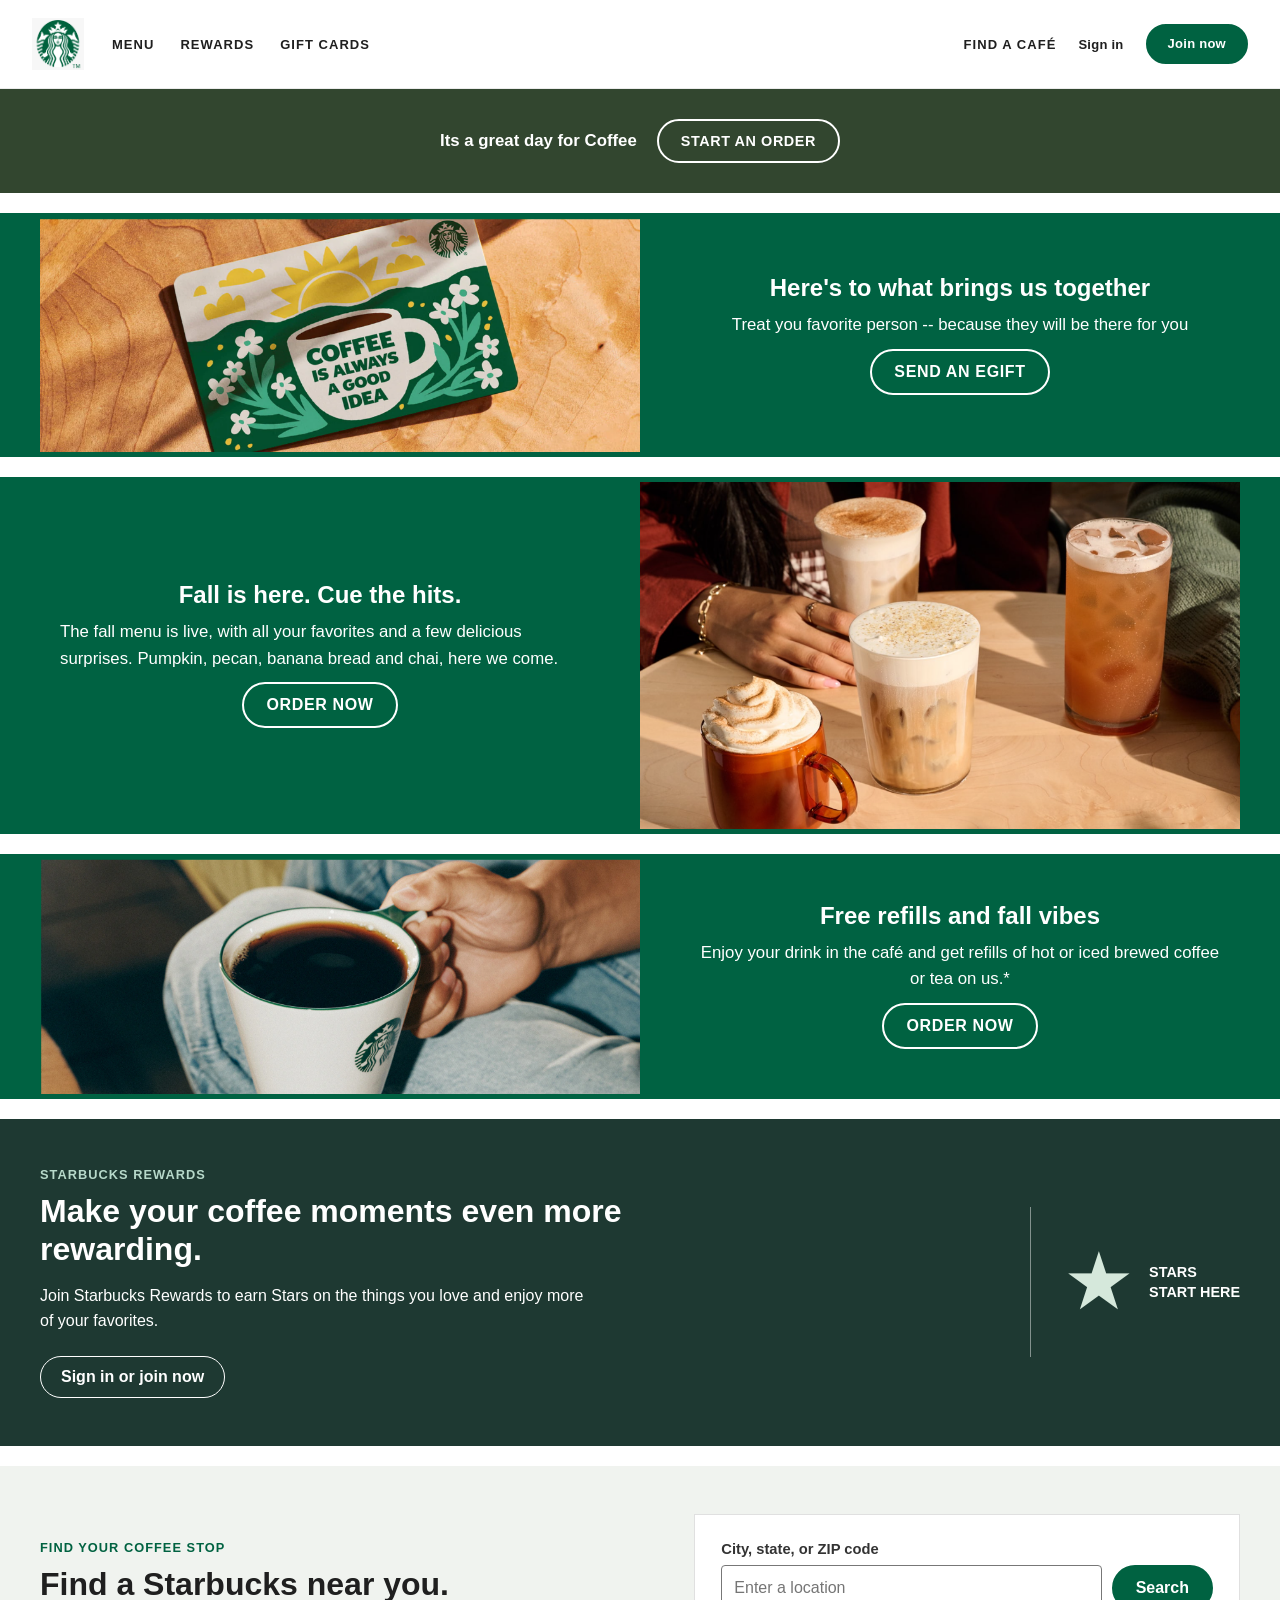
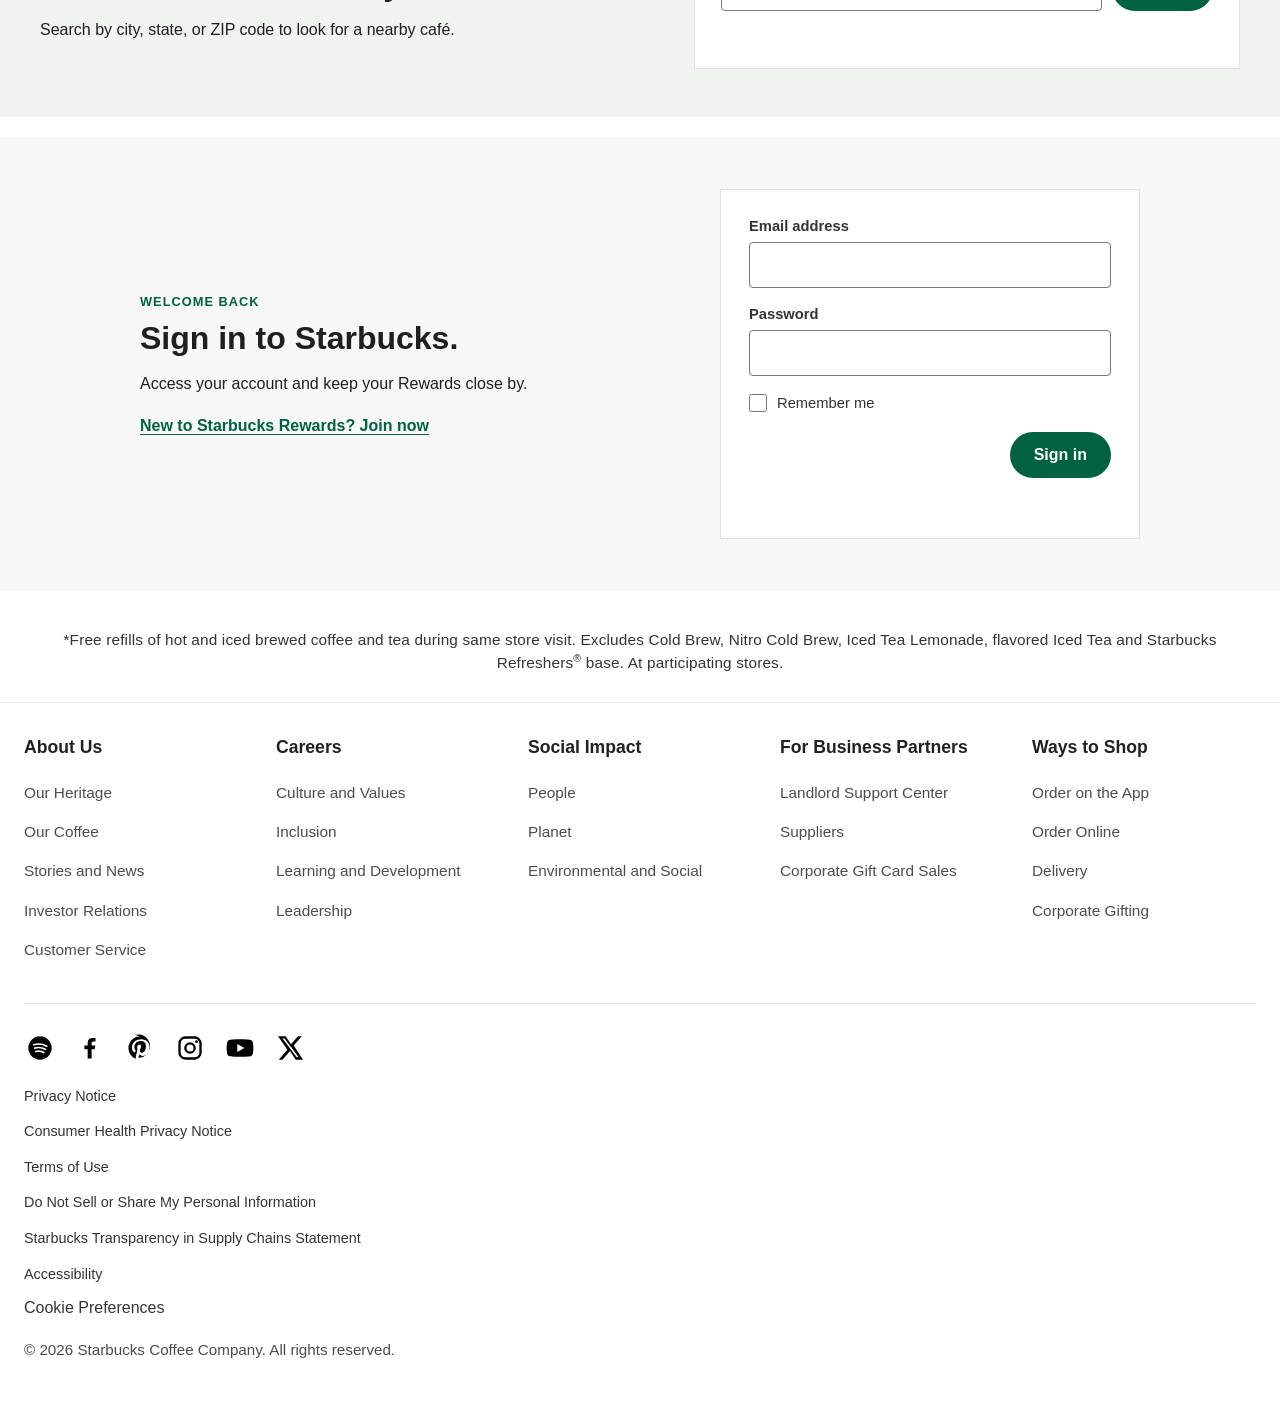
==== commit 5854e43d: "added menu page" ====
--- a/index.html
+++ b/index.html
@@ -11,13 +11,13 @@
     <header class="header">
       <div class="header-container">
         <div class="brand-nav">
-          <a href="#" class="brand" aria-label="Starbucks home">
+          <a href="index.html" class="brand" aria-label="Starbucks home">
             <img src="Starbucks_logo.png" alt="Starbucks logo" />
           </a>
 
           <nav aria-label="Main navigation" class="desktop-nav">
             <ul class="main-nav">
-              <li><a href="#menu">Menu</a></li>
+              <li><a href="menu.html">Menu</a></li>
               <li><a href="#rewards">Rewards</a></li>
               <li><a href="#gift-cards">Gift Cards</a></li>
             </ul>
@@ -31,7 +31,7 @@
           <ul class="utility-nav">
             <li><a href="#find-cafe" class="find-cafe">Find a café</a></li>
             <li><a href="#sign-in" class="sign-in">Sign in</a></li>
-            <li><a href="#join" class="join-btn">Join now</a></li>
+            <li><a href="#rewards" class="join-btn">Join now</a></li>
           </ul>
         </nav>
 
@@ -50,12 +50,12 @@
       <div class="mobile-panel" id="mobilePanel">
         <nav aria-label="Mobile navigation" class="mobile-nav">
           <ul>
-            <li><a href="#menu">Menu</a></li>
+            <li><a href="menu.html">Menu</a></li>
             <li><a href="#rewards">Rewards</a></li>
             <li><a href="#gift-cards">Gift Cards</a></li>
             <li><a href="#find-cafe">Find a café</a></li>
             <li><a href="#sign-in">Sign in</a></li>
-            <li><a href="#join" class="mobile-join">Join now</a></li>
+            <li><a href="#rewards" class="mobile-join">Join now</a></li>
           </ul>
         </nav>
       </div>
@@ -65,10 +65,10 @@
       <section class="intro" aria-label="Introduction">
         <div class="intro-inner">
           <h1>Its a great day for Coffee</h1>
-          <a href="#MENU">START AN ORDER</a>
-        </div>
-      </section>
-      <section class="egift">
+          <a href="menu.html">START AN ORDER</a>
+        </div>
+      </section>
+      <section class="egift" id="gift-cards">
         <div class="egift-inner">
           <img src="Egift.png" alt="Starbucks gift card" />
           <div>
@@ -76,7 +76,7 @@
             <p>
               Treat you favorite person -- because they will be there for you
             </p>
-            <a href="#egift">Send an eGift</a>
+            <a href="#gift-cards">Send an eGift</a>
           </div>
         </div>
       </section>
@@ -89,7 +89,7 @@
               The fall menu is live, with all your favorites and a few delicious
               surprises. Pumpkin, pecan, banana bread and chai, here we come.
             </p>
-            <a href="#order">Order now</a>
+            <a href="menu.html">Order now</a>
           </div>
           <img src="ordernow.png" alt="Fall drinks on a table" />
         </div>
@@ -104,10 +104,98 @@
               Enjoy your drink in the café and get refills of hot or iced brewed
               coffee or tea on us.*
             </p>
-            <a href="#order">Order now</a>
-          </div>
-        </div>
-      </section>
+            <a href="menu.html">Order now</a>
+          </div>
+        </div>
+      </section>
+
+      <section class="rewards-section" id="rewards">
+        <div class="rewards-inner">
+          <div class="rewards-copy">
+            <p class="section-eyebrow">Starbucks Rewards</p>
+            <h2>Make your coffee moments even more rewarding.</h2>
+            <p>
+              Join Starbucks Rewards to earn Stars on the things you love and
+              enjoy more of your favorites.
+            </p>
+            <a href="#sign-in" class="rewards-cta">Sign in or join now</a>
+          </div>
+          <div class="rewards-emblem" aria-hidden="true">
+            <span>★</span>
+            <strong>STARS<br />START HERE</strong>
+          </div>
+        </div>
+      </section>
+
+      <section class="store-locator" id="find-cafe">
+        <div class="store-locator-inner">
+          <div>
+            <p class="section-eyebrow">Find your coffee stop</p>
+            <h2>Find a Starbucks near you.</h2>
+            <p>Search by city, state, or ZIP code to look for a nearby café.</p>
+          </div>
+          <form class="store-search" id="store-search-form">
+            <label for="store-location">City, state, or ZIP code</label>
+            <div class="store-search-controls">
+              <input
+                id="store-location"
+                name="location"
+                type="search"
+                placeholder="Enter a location"
+                required
+              />
+              <button type="submit">Search</button>
+            </div>
+            <p
+              class="form-message"
+              id="store-search-message"
+              role="status"
+              aria-live="polite"
+            ></p>
+          </form>
+        </div>
+      </section>
+
+      <section class="signin-section" id="sign-in">
+        <div class="signin-inner">
+          <div class="signin-copy">
+            <p class="section-eyebrow">Welcome back</p>
+            <h2>Sign in to Starbucks.</h2>
+            <p>Access your account and keep your Rewards close by.</p>
+            <a href="#rewards">New to Starbucks Rewards? Join now</a>
+          </div>
+          <form class="signin-form" id="sign-in-form">
+            <label for="signin-email">Email address</label>
+            <input
+              id="signin-email"
+              name="email"
+              type="email"
+              autocomplete="username"
+              required
+            />
+            <label for="signin-password">Password</label>
+            <input
+              id="signin-password"
+              name="password"
+              type="password"
+              autocomplete="current-password"
+              required
+            />
+            <label class="remember-option" for="remember-me">
+              <input id="remember-me" name="remember" type="checkbox" />
+              <span>Remember me</span>
+            </label>
+            <button type="submit">Sign in</button>
+            <p
+              class="form-message"
+              id="sign-in-message"
+              role="status"
+              aria-live="polite"
+            ></p>
+          </form>
+        </div>
+      </section>
+
       <section class="disclaimer">
         <p>
           *Free refills of hot and iced brewed coffee and tea during same store
@@ -217,9 +305,9 @@
               </button>
             </h2>
             <ul id="footer-shopping-links">
-              <li><a href="#">Order on the App</a></li>
-              <li><a href="#">Order Online</a></li>
-              <li><a href="#">Delivery</a></li>
+              <li><a href="menu.html">Order on the App</a></li>
+              <li><a href="menu.html">Order Online</a></li>
+              <li><a href="menu.html">Delivery</a></li>
               <li><a href="#">Corporate Gifting</a></li>
             </ul>
           </div>
--- a/index.css
+++ b/index.css
@@ -544,6 +544,271 @@
   }
 }
 
+.rewards-section {
+  margin: 20px 0;
+  padding: 48px 24px;
+  background: var(--starbucks-dark);
+  color: #fff;
+}
+
+.rewards-inner {
+  max-width: 1200px;
+  margin: 0 auto;
+  display: flex;
+  align-items: center;
+  justify-content: space-between;
+  gap: 40px;
+}
+
+.rewards-copy {
+  max-width: 650px;
+}
+
+.section-eyebrow {
+  margin-bottom: 10px;
+  color: var(--starbucks-green);
+  font-size: 0.8rem;
+  font-weight: 700;
+  letter-spacing: 0.08em;
+  text-transform: uppercase;
+}
+
+.rewards-section .section-eyebrow {
+  color: #b7d9ca;
+}
+
+.rewards-copy h2,
+.store-locator h2,
+.signin-copy h2 {
+  margin-bottom: 14px;
+  font-size: 2rem;
+  line-height: 1.2;
+}
+
+.rewards-copy > p:not(.section-eyebrow),
+.store-locator-inner > div > p:not(.section-eyebrow),
+.signin-copy > p:not(.section-eyebrow) {
+  max-width: 560px;
+  font-size: 1rem;
+  line-height: 1.6;
+}
+
+.rewards-cta {
+  display: inline-flex;
+  margin-top: 22px;
+  padding: 11px 20px;
+  border: 1px solid #fff;
+  border-radius: 999px;
+  color: #fff;
+  font-weight: 700;
+  text-decoration: none;
+}
+
+.rewards-cta:hover {
+  background: rgba(255, 255, 255, 0.12);
+}
+
+.rewards-emblem {
+  min-width: 200px;
+  min-height: 150px;
+  display: flex;
+  align-items: center;
+  gap: 14px;
+  padding-left: 32px;
+  border-left: 1px solid rgba(255, 255, 255, 0.45);
+}
+
+.rewards-emblem span {
+  color: #d5e8db;
+  font-size: 5rem;
+  line-height: 1;
+}
+
+.rewards-emblem strong {
+  font-size: 0.9rem;
+  line-height: 1.4;
+}
+
+.store-locator {
+  margin: 20px 0;
+  padding: 48px 24px;
+  background: #f0f3ef;
+}
+
+.store-locator-inner {
+  max-width: 1200px;
+  margin: 0 auto;
+  display: grid;
+  grid-template-columns: minmax(0, 1fr) minmax(320px, 0.9fr);
+  align-items: center;
+  gap: 48px;
+}
+
+.store-search {
+  padding: 26px;
+  background: #fff;
+  border: 1px solid rgba(0, 0, 0, 0.12);
+}
+
+.store-search label,
+.signin-form > label:not(.remember-option) {
+  display: block;
+  margin-bottom: 8px;
+  color: #333;
+  font-size: 0.92rem;
+  font-weight: 600;
+}
+
+.store-search-controls {
+  display: flex;
+  gap: 10px;
+}
+
+.store-search input,
+.signin-form > input {
+  width: 100%;
+  min-width: 0;
+  min-height: 46px;
+  padding: 10px 12px;
+  border: 1px solid #777;
+  border-radius: 4px;
+  background: #fff;
+  color: var(--text-main);
+  font: inherit;
+}
+
+.store-search button,
+.signin-form > button {
+  min-height: 46px;
+  padding: 10px 22px;
+  border: 2px solid var(--starbucks-green);
+  border-radius: 999px;
+  background: var(--starbucks-green);
+  color: #fff;
+  font: inherit;
+  font-weight: 700;
+  cursor: pointer;
+}
+
+.store-search button:hover,
+.signin-form > button:hover {
+  background: #005239;
+}
+
+.signin-section {
+  margin: 20px 0;
+  padding: 52px 24px;
+  background: #f7f7f7;
+}
+
+.signin-inner {
+  max-width: 1000px;
+  margin: 0 auto;
+  display: grid;
+  grid-template-columns: minmax(0, 1fr) minmax(300px, 420px);
+  align-items: center;
+  gap: 52px;
+}
+
+.signin-copy a {
+  display: inline-block;
+  margin-top: 20px;
+  color: var(--starbucks-green);
+  font-weight: 700;
+  text-underline-offset: 3px;
+}
+
+.signin-form {
+  padding: 28px;
+  background: #fff;
+  border: 1px solid rgba(0, 0, 0, 0.12);
+}
+
+.signin-form > input {
+  margin-bottom: 18px;
+}
+
+.remember-option {
+  display: flex;
+  align-items: center;
+  gap: 10px;
+  margin: 0 0 20px;
+  color: #333;
+  font-size: 0.92rem;
+}
+
+.remember-option input {
+  width: 18px;
+  height: 18px;
+  accent-color: var(--starbucks-green);
+}
+
+.signin-form > button {
+  display: block;
+  margin-left: auto;
+}
+
+.form-message {
+  min-height: 1.4em;
+  margin-top: 12px;
+  color: #444;
+  font-size: 0.88rem;
+  line-height: 1.4;
+}
+
+@media (max-width: 768px) {
+  .rewards-section,
+  .store-locator,
+  .signin-section {
+    padding: 34px 18px;
+  }
+
+  .rewards-inner {
+    align-items: flex-start;
+    flex-direction: column;
+    gap: 28px;
+  }
+
+  .rewards-emblem {
+    min-height: 88px;
+    min-width: 0;
+    padding: 0;
+    border-left: 0;
+  }
+
+  .rewards-emblem span {
+    font-size: 3.8rem;
+  }
+
+  .store-locator-inner,
+  .signin-inner {
+    grid-template-columns: 1fr;
+    gap: 28px;
+  }
+
+  .store-search,
+  .signin-form {
+    padding: 22px;
+  }
+}
+
+@media (max-width: 480px) {
+  .rewards-copy h2,
+  .store-locator h2,
+  .signin-copy h2 {
+    font-size: 1.65rem;
+  }
+
+  .store-search-controls {
+    align-items: stretch;
+    flex-direction: column;
+  }
+
+  .store-search button {
+    align-self: flex-start;
+  }
+}
+
 .disclaimer {
   display: flex;
   align-items: center;
